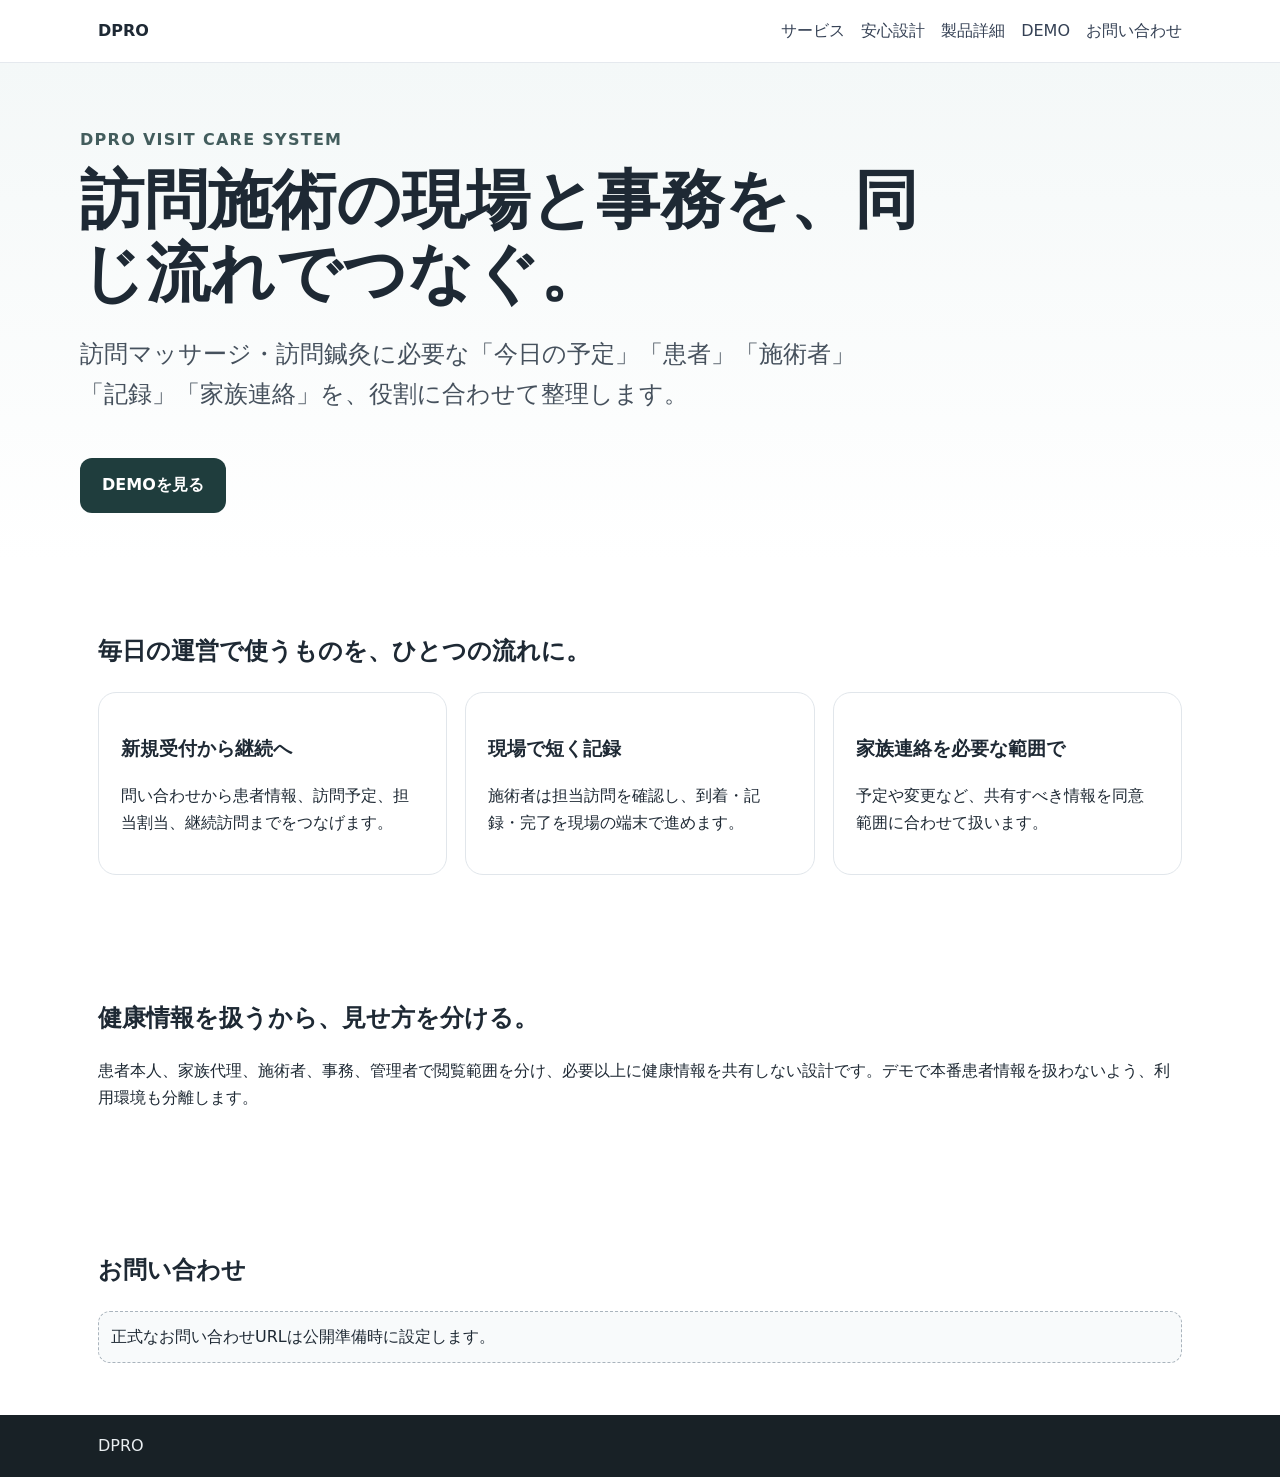
==== index.html @ bfdb14ba "Add files via upload" ====
<!doctype html><html lang="ja"><head><meta charset="utf-8"><meta name="viewport" content="width=device-width,initial-scale=1"><title>DPRO 訪問マッサージ・鍼灸</title><meta name="description" content="訪問マッサージ・訪問鍼灸事業の毎日の運営を支えるDPROシステム。"><link rel="stylesheet" href="sales.css"></head><body><header><div class="wrap bar"><div class="logo">DPRO</div><nav class="nav"><a href="#service">サービス</a><a href="#safety">安心設計</a><a href="product.html">製品詳細</a><a href="demo.html">DEMO</a><a href="#contact">お問い合わせ</a></nav></div></header><section class="hero"><div class="inner"><div class="eyebrow">DPRO VISIT CARE SYSTEM</div><h1>訪問施術の現場と事務を、同じ流れでつなぐ。</h1><p class="lead">訪問マッサージ・訪問鍼灸に必要な「今日の予定」「患者」「施術者」「記録」「家族連絡」を、役割に合わせて整理します。</p><a class="cta" href="demo.html">DEMOを見る</a></div></section><section id="service" class="section"><h2>毎日の運営で使うものを、ひとつの流れに。</h2><div class="grid"><article class="card"><h3>新規受付から継続へ</h3><p>問い合わせから患者情報、訪問予定、担当割当、継続訪問までをつなげます。</p></article><article class="card"><h3>現場で短く記録</h3><p>施術者は担当訪問を確認し、到着・記録・完了を現場の端末で進めます。</p></article><article class="card"><h3>家族連絡を必要な範囲で</h3><p>予定や変更など、共有すべき情報を同意範囲に合わせて扱います。</p></article></div></section><section id="safety" class="section"><h2>健康情報を扱うから、見せ方を分ける。</h2><p>患者本人、家族代理、施術者、事務、管理者で閲覧範囲を分け、必要以上に健康情報を共有しない設計です。デモで本番患者情報を扱わないよう、利用環境も分離します。</p></section><section id="contact" class="section"><h2>お問い合わせ</h2><div class="pending">正式なお問い合わせURLは公開準備時に設定します。</div></section><footer><div class="wrap">DPRO</div></footer></body></html>
---- sales.css ----
:root{font-family:system-ui,-apple-system,BlinkMacSystemFont,"Segoe UI",sans-serif;color:#1e2934;background:#fff;line-height:1.65}*{box-sizing:border-box}body{margin:0}header{border-bottom:1px solid #e5e9ee;background:#fff;position:sticky;top:0;z-index:2}.wrap{max-width:1120px;margin:auto;padding:18px}.bar{display:flex;justify-content:space-between;align-items:center;gap:18px}.logo{font-weight:900}.nav{display:flex;gap:16px;flex-wrap:wrap}.nav a{color:#344054;text-decoration:none}.hero{padding:64px 18px 48px;background:linear-gradient(180deg,#f4f8f8,#fff)}.hero .inner{max-width:1120px;margin:auto}.eyebrow{font-weight:800;letter-spacing:.08em;color:#435d5d}h1{font-size:clamp(34px,6vw,64px);line-height:1.15;max-width:880px;margin:10px 0 20px}.lead{font-size:clamp(18px,2.5vw,24px);max-width:780px;color:#46515d}.cta{display:inline-block;margin-top:20px;padding:14px 22px;border-radius:12px;background:#1f3d3d;color:#fff;text-decoration:none;font-weight:800}.section{max-width:1120px;margin:auto;padding:52px 18px}.grid{display:grid;grid-template-columns:repeat(auto-fit,minmax(240px,1fr));gap:18px}.card{border:1px solid #e1e6eb;border-radius:18px;padding:22px;background:#fff}.kicker{font-size:14px;font-weight:800;color:#5e6d78}.big{font-size:30px;font-weight:900;line-height:1.25}.flow{display:flex;gap:8px;flex-wrap:wrap}.flow span{border:1px solid #d7dfe7;border-radius:999px;padding:8px 12px}footer{background:#182126;color:#e9eef1}.small{font-size:13px;color:#687582}.pending{border:1px dashed #aab4bd;background:#f8fafb;border-radius:12px;padding:12px}@media(max-width:650px){.bar{align-items:flex-start;flex-direction:column}.hero{padding-top:42px}.section{padding-top:38px}}
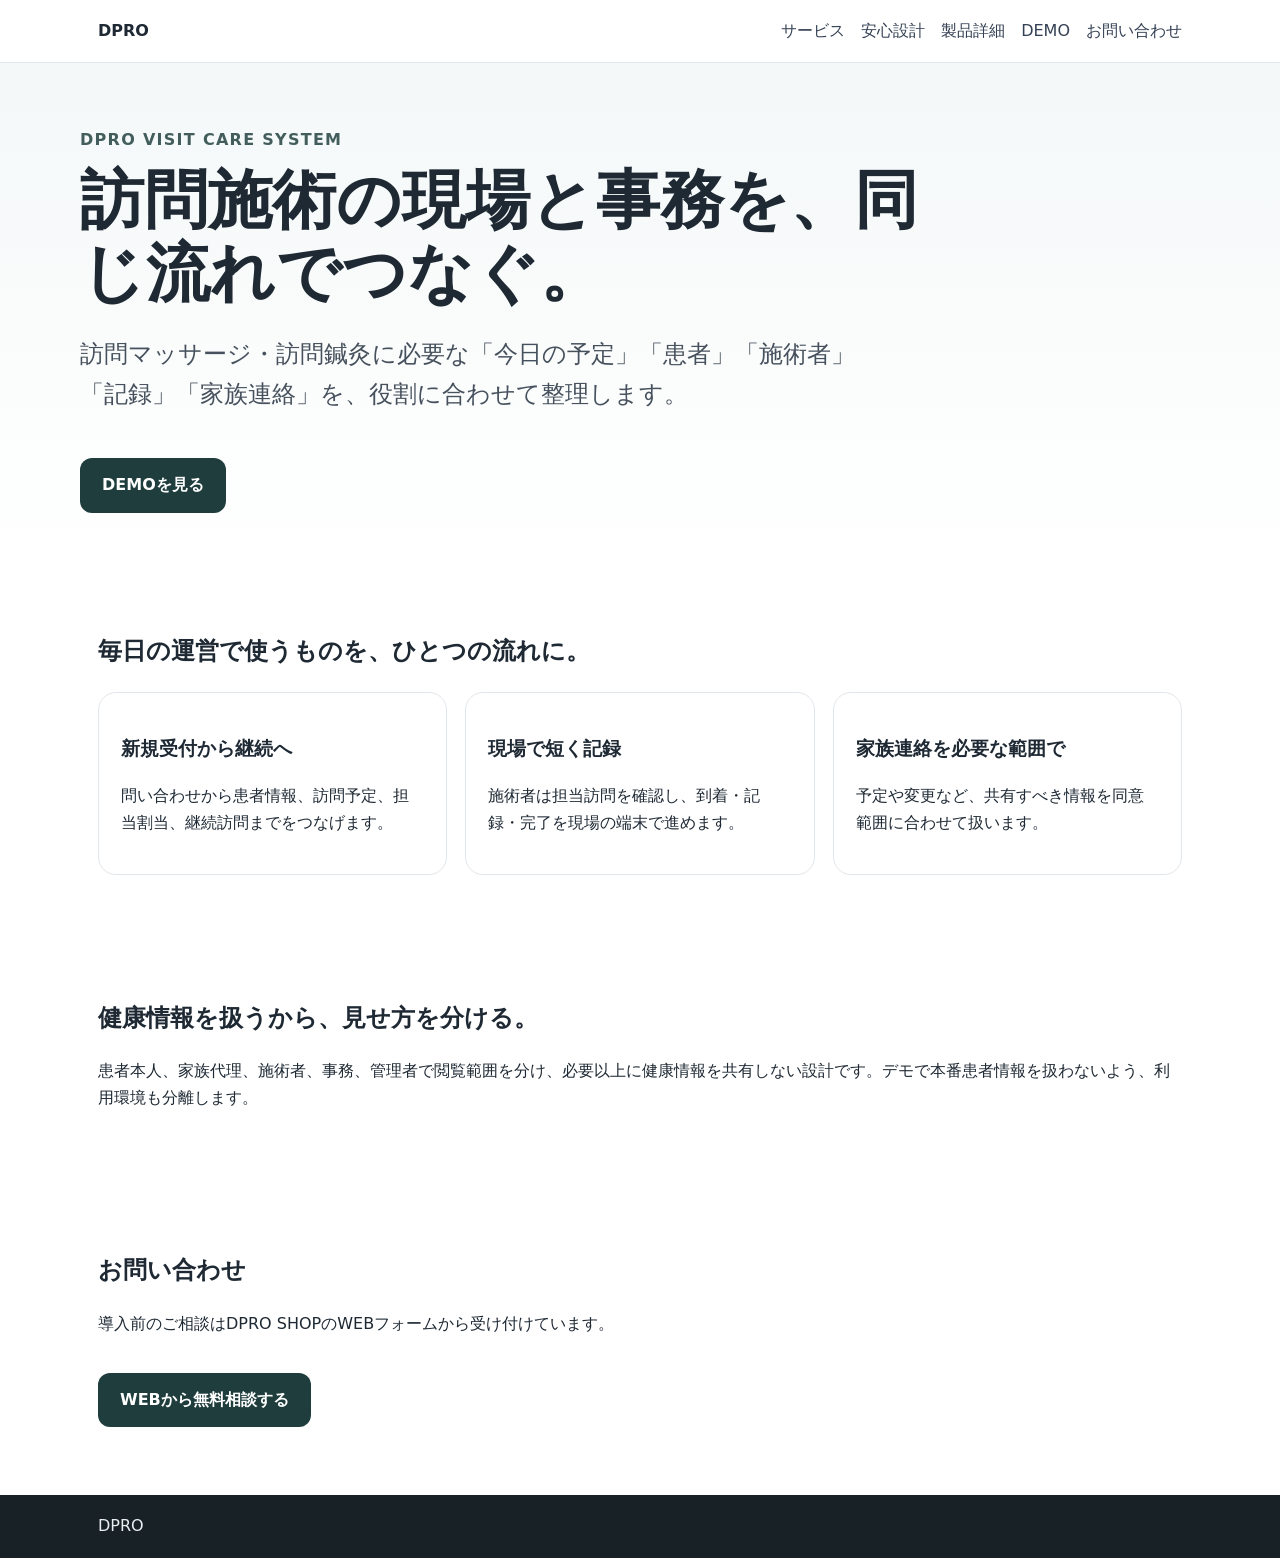
==== commit ed5db7b0: "Add files via upload" ====
--- a/index.html
+++ b/index.html
@@ -1 +1 @@
-<!doctype html><html lang="ja"><head><meta charset="utf-8"><meta name="viewport" content="width=device-width,initial-scale=1"><title>DPRO 訪問マッサージ・鍼灸</title><meta name="description" content="訪問マッサージ・訪問鍼灸事業の毎日の運営を支えるDPROシステム。"><link rel="stylesheet" href="sales.css"></head><body><header><div class="wrap bar"><div class="logo">DPRO</div><nav class="nav"><a href="#service">サービス</a><a href="#safety">安心設計</a><a href="product.html">製品詳細</a><a href="demo.html">DEMO</a><a href="#contact">お問い合わせ</a></nav></div></header><section class="hero"><div class="inner"><div class="eyebrow">DPRO VISIT CARE SYSTEM</div><h1>訪問施術の現場と事務を、同じ流れでつなぐ。</h1><p class="lead">訪問マッサージ・訪問鍼灸に必要な「今日の予定」「患者」「施術者」「記録」「家族連絡」を、役割に合わせて整理します。</p><a class="cta" href="demo.html">DEMOを見る</a></div></section><section id="service" class="section"><h2>毎日の運営で使うものを、ひとつの流れに。</h2><div class="grid"><article class="card"><h3>新規受付から継続へ</h3><p>問い合わせから患者情報、訪問予定、担当割当、継続訪問までをつなげます。</p></article><article class="card"><h3>現場で短く記録</h3><p>施術者は担当訪問を確認し、到着・記録・完了を現場の端末で進めます。</p></article><article class="card"><h3>家族連絡を必要な範囲で</h3><p>予定や変更など、共有すべき情報を同意範囲に合わせて扱います。</p></article></div></section><section id="safety" class="section"><h2>健康情報を扱うから、見せ方を分ける。</h2><p>患者本人、家族代理、施術者、事務、管理者で閲覧範囲を分け、必要以上に健康情報を共有しない設計です。デモで本番患者情報を扱わないよう、利用環境も分離します。</p></section><section id="contact" class="section"><h2>お問い合わせ</h2><div class="pending">正式なお問い合わせURLは公開準備時に設定します。</div></section><footer><div class="wrap">DPRO</div></footer></body></html>
+<!doctype html><html lang="ja"><head><meta charset="utf-8"><meta name="viewport" content="width=device-width,initial-scale=1"><title>DPRO 訪問マッサージ・鍼灸</title><meta name="description" content="訪問マッサージ・訪問鍼灸事業の毎日の運営を支えるDPROシステム。"><link rel="stylesheet" href="sales.css"></head><body><header><div class="wrap bar"><div class="logo">DPRO</div><nav class="nav"><a href="#service">サービス</a><a href="#safety">安心設計</a><a href="product.html">製品詳細</a><a href="demo.html">DEMO</a><a href="#contact">お問い合わせ</a></nav></div></header><section class="hero"><div class="inner"><div class="eyebrow">DPRO VISIT CARE SYSTEM</div><h1>訪問施術の現場と事務を、同じ流れでつなぐ。</h1><p class="lead">訪問マッサージ・訪問鍼灸に必要な「今日の予定」「患者」「施術者」「記録」「家族連絡」を、役割に合わせて整理します。</p><a class="cta" href="demo.html">DEMOを見る</a></div></section><section id="service" class="section"><h2>毎日の運営で使うものを、ひとつの流れに。</h2><div class="grid"><article class="card"><h3>新規受付から継続へ</h3><p>問い合わせから患者情報、訪問予定、担当割当、継続訪問までをつなげます。</p></article><article class="card"><h3>現場で短く記録</h3><p>施術者は担当訪問を確認し、到着・記録・完了を現場の端末で進めます。</p></article><article class="card"><h3>家族連絡を必要な範囲で</h3><p>予定や変更など、共有すべき情報を同意範囲に合わせて扱います。</p></article></div></section><section id="safety" class="section"><h2>健康情報を扱うから、見せ方を分ける。</h2><p>患者本人、家族代理、施術者、事務、管理者で閲覧範囲を分け、必要以上に健康情報を共有しない設計です。デモで本番患者情報を扱わないよう、利用環境も分離します。</p></section><section id="contact" class="section"><h2>お問い合わせ</h2><p>導入前のご相談はDPRO SHOPのWEBフォームから受け付けています。</p><p><a class="cta" href="https://dpro-shop.com/contact" target="_blank" rel="noopener">WEBから無料相談する</a></p></section><footer><div class="wrap">DPRO</div></footer></body></html>
